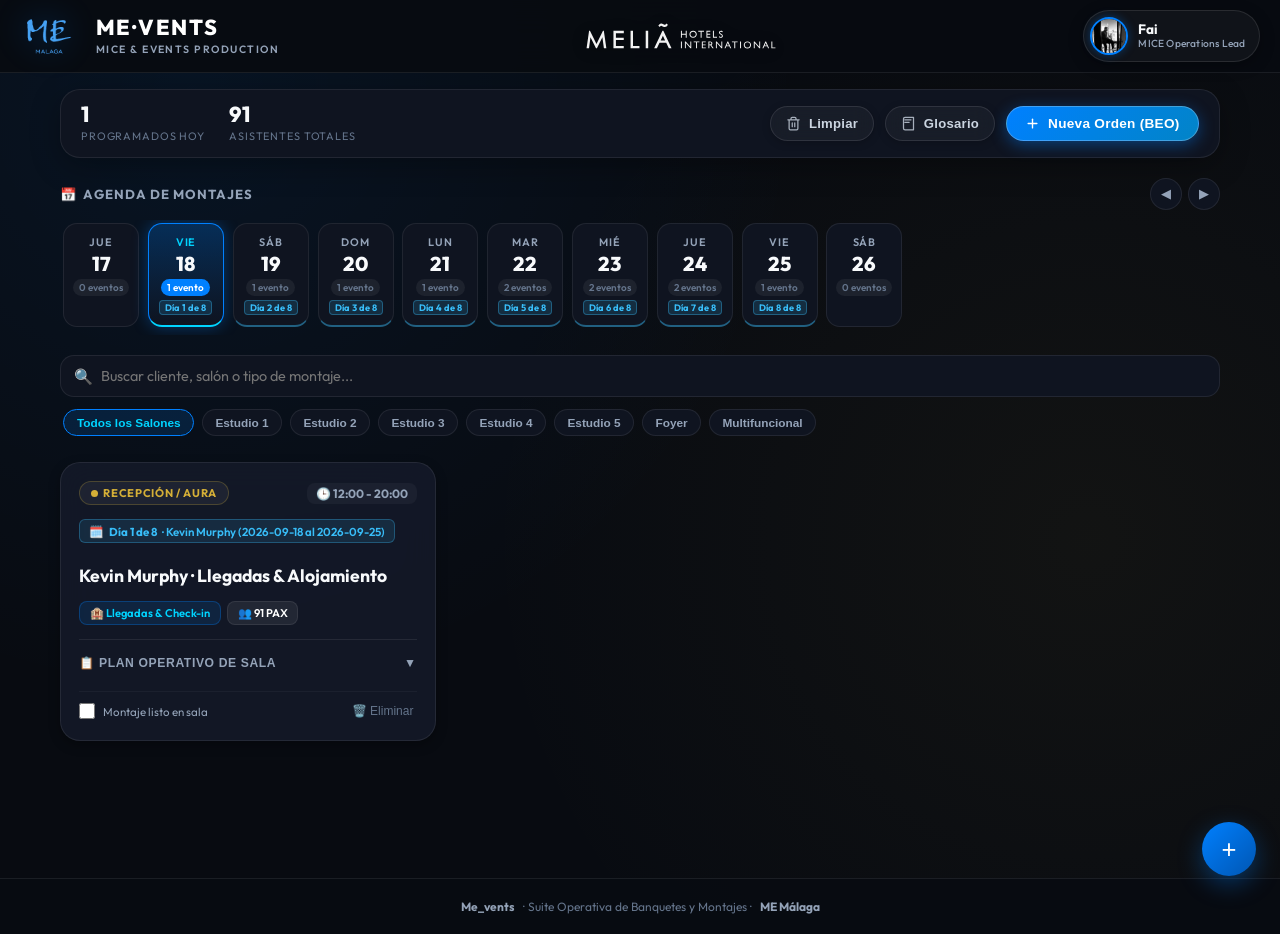
==== index.html @ c5066eef "feat: Add GitHub Pages compatibility, root redirect, premium SVG action buttons, and remove clunky s" ====
<!DOCTYPE html>
<html lang="es">
<head>
  <meta charset="UTF-8">
  <meta name="viewport" content="width=device-width, initial-scale=1.0">
  <meta http-equiv="refresh" content="0; url=./frontend/">
  <title>ME·VENTS — ME Málaga MICE & Events Production</title>
  <link rel="icon" type="image/png" href="./frontend/assets/images/Logo_Me_dark.png">
  <script>
    // Redirección inmediata a la aplicación frontend
    window.location.replace("./frontend/");
  </script>
</head>
<body style="background-color: #080b11; color: #f8fafc; font-family: -apple-system, BlinkMacSystemFont, 'Segoe UI', Roboto, sans-serif; display: flex; align-items: center; justify-content: center; min-height: 100vh; margin: 0; text-align: center;">
  <div style="padding: 2rem;">
    <h2 style="margin-bottom: 0.5rem; font-weight: 700;">ME·VENTS</h2>
    <p style="color: #94a3b8; font-size: 0.9rem;">Cargando suite operativa de ME Málaga...</p>
    <p><a href="./frontend/" style="color: #38bdf8; text-decoration: none; font-size: 0.85rem; border: 1px solid rgba(56,189,248,0.3); padding: 0.5rem 1rem; border-radius: 9999px;">Entrar a la app</a></p>
  </div>
</body>
</html>
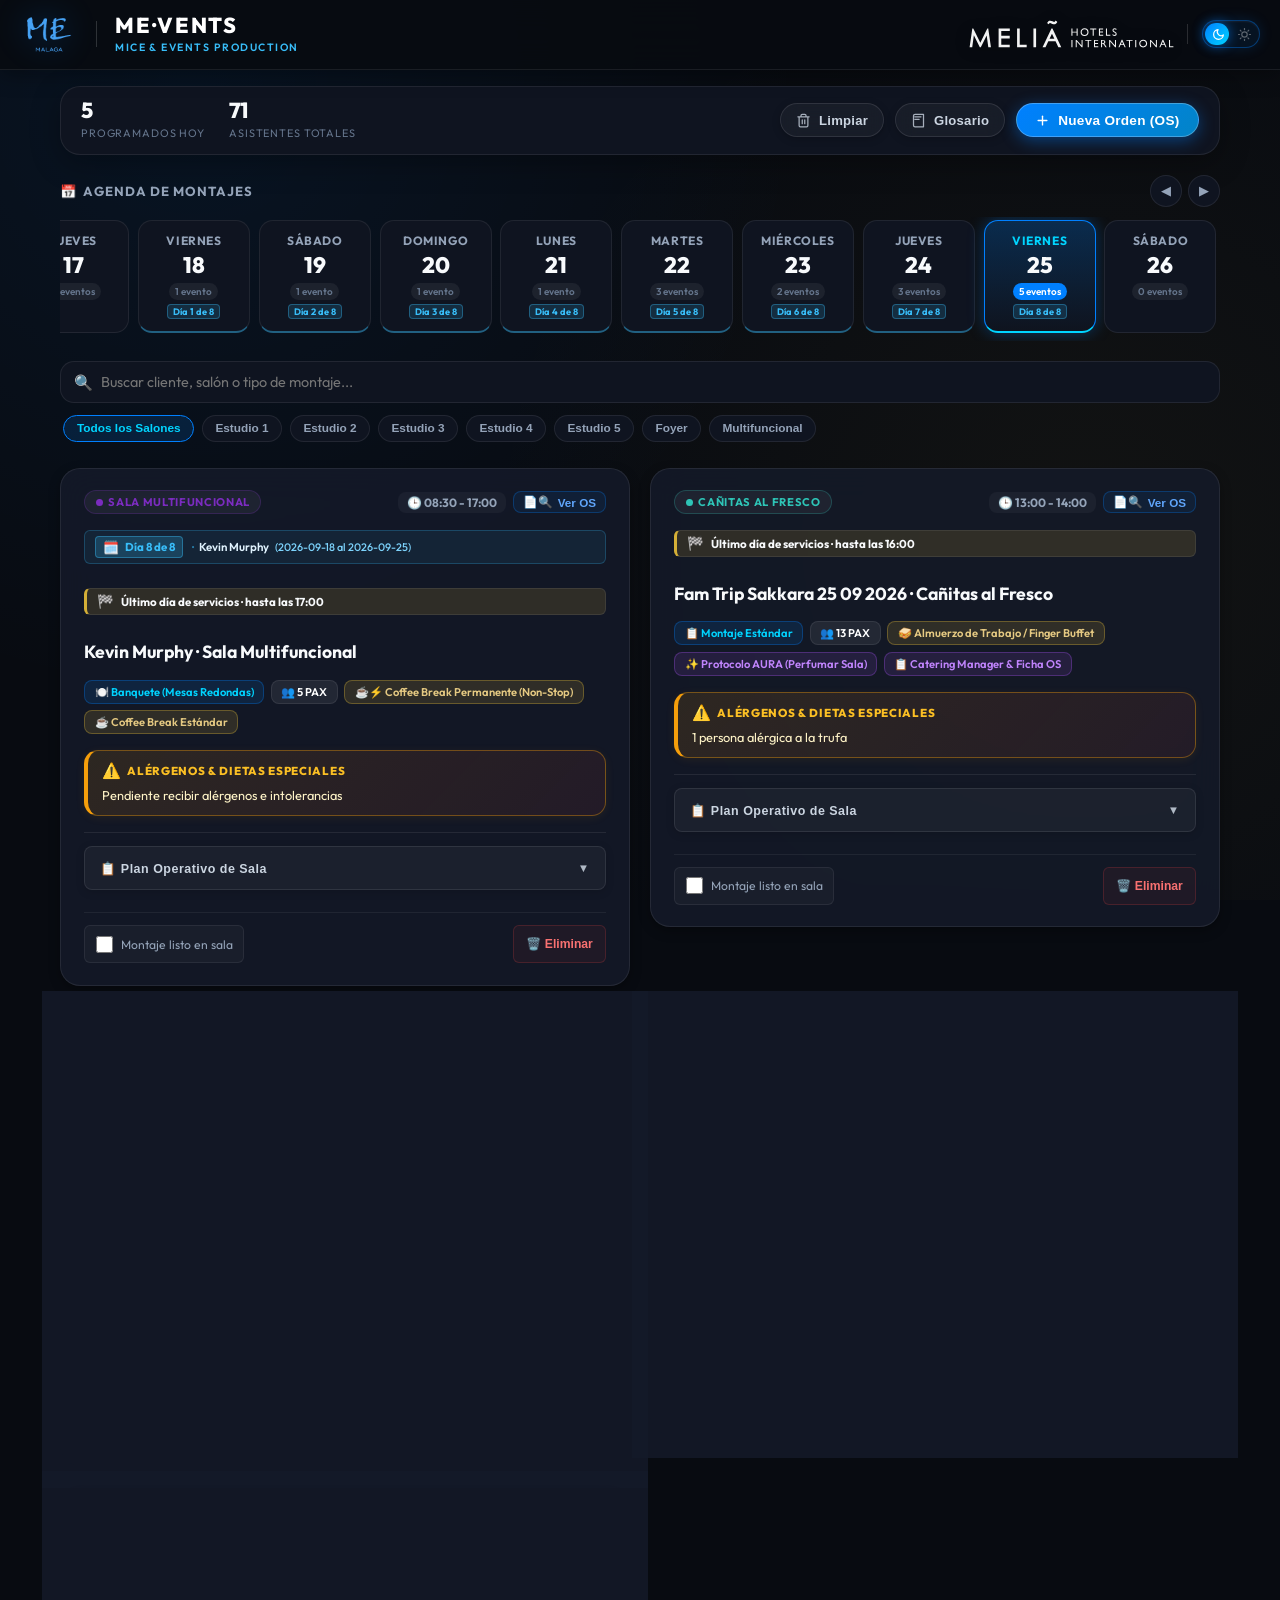
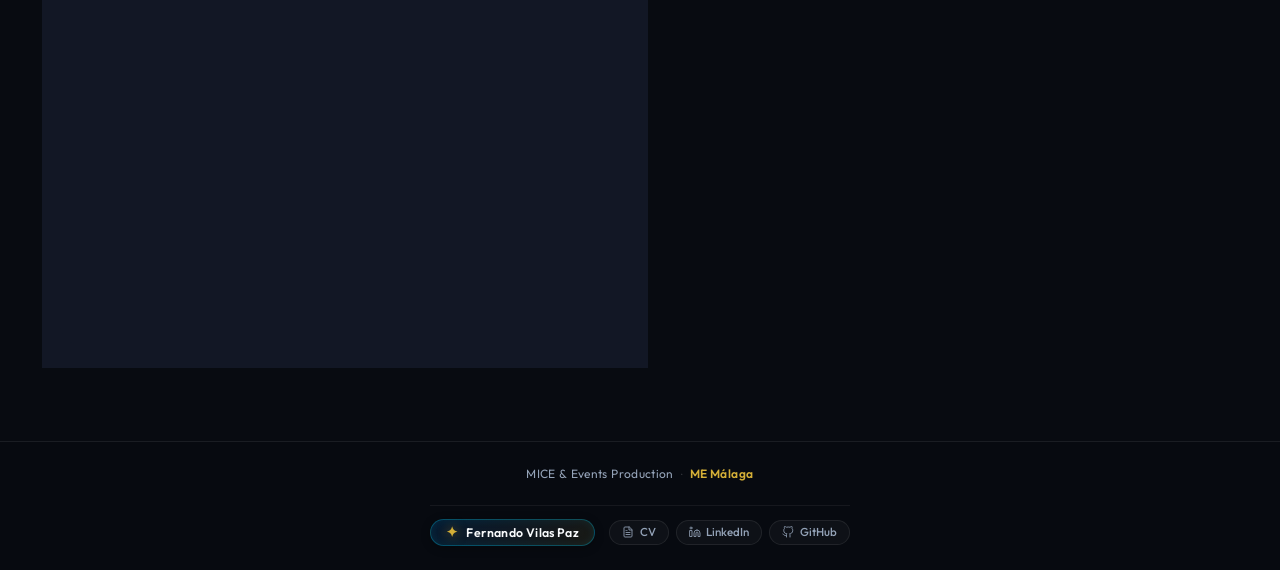
==== commit 5fb89d32: "fix(ui): make the header really sticky and add mobile/share metas - base.css: body overflow-x: clip " ====
--- a/index.html
+++ b/index.html
@@ -5,6 +5,9 @@
   <meta name="viewport" content="width=device-width, initial-scale=1.0">
   <meta http-equiv="refresh" content="0; url=./frontend/">
   <title>ME·VENTS — ME Málaga MICE & Events Production</title>
+  <meta name="description" content="Agenda operativa de montajes y órdenes de servicio (OS) para eventos MICE en ME by Meliá Málaga.">
+  <link rel="canonical" href="https://fvilpaz.github.io/me_vents/frontend/">
+  <meta name="robots" content="noindex, nofollow">
   <link rel="icon" type="image/png" href="./frontend/assets/images/Logo_Me_dark.png">
   <script>
     // Redirección inmediata a la aplicación frontend
